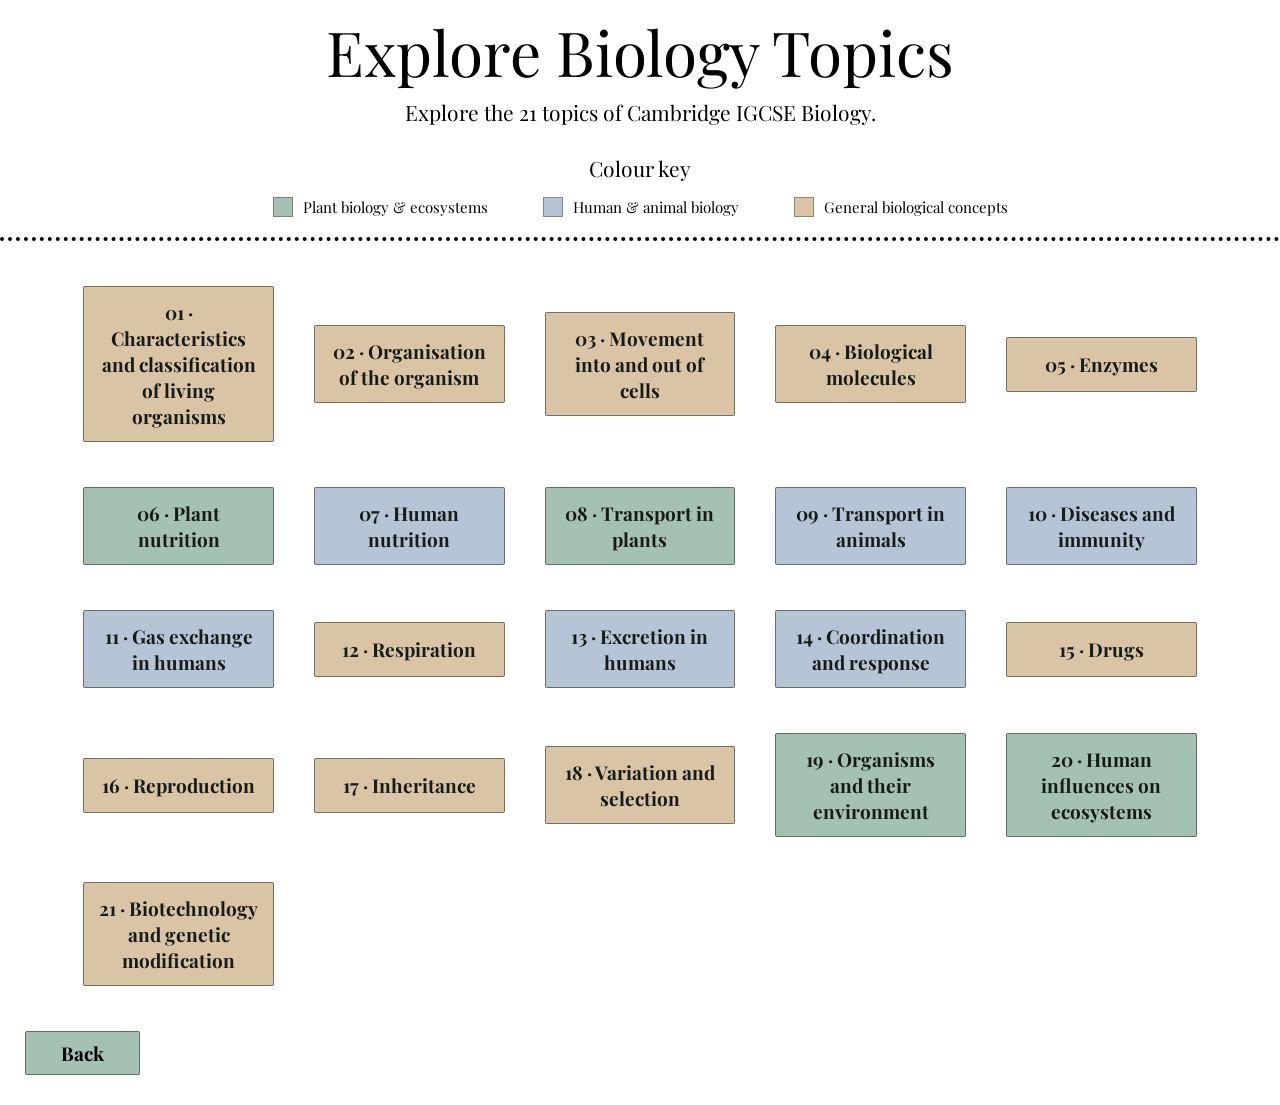
==== 02.html @ 1655ae55 "Rename topics.html to 02.html" ====
<!DOCTYPE html>
<html lang="en">

<head>

    <meta charset="UTF-8">
    <meta name="viewport" content="width=device-width, initial-scale=1.0">

    <title>Explore Biology Topics | Animantium</title>

    <!-- Playfair Display -->
    <link rel="preconnect" href="https://fonts.googleapis.com">
    <link rel="preconnect" href="https://fonts.gstatic.com" crossorigin>

    <link href="https://fonts.googleapis.com/css2?family=Playfair+Display:wght@400;700&display=swap" rel="stylesheet">

    <!-- CSS -->
    <link rel="stylesheet" href="style.css">

</head>

<body>

    <main class="topics-page">

        <!-- TITLE -->

        <h1 class="topics-title">Explore Biology Topics</h1>

        <p class="topics-intro">
            Explore the 21 topics of Cambridge IGCSE Biology.
        </p>


        <!-- COLOUR KEY -->

        <section class="colour-key">

            <h2>Colour key</h2>

            <div class="colour-items">

                <div class="colour-item">
                    <span class="colour-swatch plant-colour"></span>
                    <p>Plant biology & ecosystems</p>
                </div>

                <div class="colour-item">
                    <span class="colour-swatch animal-colour"></span>
                    <p>Human & animal biology</p>
                </div>

                <div class="colour-item">
                    <span class="colour-swatch general-colour"></span>
                    <p>General biological concepts</p>
                </div>

            </div>

        </section>


        <!-- DECORATIVE LINE -->

        <div class="topics-line"></div>


        <!-- TOPIC BUTTONS -->

        <section class="topics-grid">

            <a href="01.html" class="topic-button general">
                01 · Characteristics and classification of living organisms
            </a>

            <a href="02.html" class="topic-button general">
                02 · Organisation of the organism
            </a>

            <a href="03.html" class="topic-button general">
                03 · Movement into and out of cells
            </a>

            <a href="04.html" class="topic-button general">
                04 · Biological molecules
            </a>

            <a href="05.html" class="topic-button general">
                05 · Enzymes
            </a>

            <a href="06.html" class="topic-button plant">
                06 · Plant nutrition
            </a>

            <a href="07.html" class="topic-button animal">
                07 · Human nutrition
            </a>

            <a href="08.html" class="topic-button plant">
                08 · Transport in plants
            </a>

            <a href="09.html" class="topic-button animal">
                09 · Transport in animals
            </a>

            <a href="10.html" class="topic-button animal">
                10 · Diseases and immunity
            </a>

            <a href="11.html" class="topic-button animal">
                11 · Gas exchange in humans
            </a>

            <a href="12.html" class="topic-button general">
                12 · Respiration
            </a>

            <a href="13.html" class="topic-button animal">
                13 · Excretion in humans
            </a>

            <a href="14.html" class="topic-button animal">
                14 · Coordination and response
            </a>

            <a href="15.html" class="topic-button general">
                15 · Drugs
            </a>

            <a href="16.html" class="topic-button general">
                16 · Reproduction
            </a>

            <a href="17.html" class="topic-button general">
                17 · Inheritance
            </a>

            <a href="18.html" class="topic-button general">
                18 · Variation and selection
            </a>

            <a href="19.html" class="topic-button plant">
                19 · Organisms and their environment
            </a>

            <a href="20.html" class="topic-button plant">
                20 · Human influences on ecosystems
            </a>

            <a href="21.html" class="topic-button general">
                21 · Biotechnology and genetic modification
            </a>

        </section>


        <!-- BACK BUTTON -->

        <a href="about.html" class="back-button">
            Back
        </a>

    </main>

</body>

</html>
---- style.css ----
/* GENERAL */

* {
    margin: 0;
    padding: 0;
    box-sizing: border-box;
}

body {
    font-family: 'Playfair Display', serif;
}


/* MAIN PAGE */

.homepage {
    display: flex;
    width: 100%;
    min-height: 100vh;
}


/* LEFT SECTION */

.introduction {
    width: 37.3%;
    background-color: white;

    display: flex;
    flex-direction: column;
    align-items: center;

    padding: 32px 35px;
}


/* DECORATIVE LINES */

.top-line,
.middle-line,
.bottom-line {
    width: 100%;
    border-top: 4px dotted black;
}


/* TITLE */

h1 {
    font-family: 'Playfair Display', serif;
    font-size: 62px;
    font-weight: normal;

    margin: 38px 0;
    text-align: center;
}


/* DESCRIPTION */

.introduction p {
    font-size: 28px;
    line-height: 1.5;

    text-align: center;
    margin: 36px 0;
}


/* BUTTON */

.next-button {
    margin-top: 150px;

    padding: 12px 25px;

    border: 3px solid #252D70;

    color: black;
    text-decoration: none;

    font-family: 'Playfair Display', serif;
    font-size: 19px;
    font-weight: bold;
}


/* RIGHT SECTION */

.illustration {
    width: 62.7%;
    min-height: 100vh;
}

.illustration img {
    width: 100%;
    height: 100vh;

    object-fit: cover;
    display: block;
}

/* ABOUT PAGE */

.about-page {
    width: 100%;
    padding: 0 0 35px;
    background-color: white;
}


/* PAGE TITLE */

.about-title {
    font-family: 'Playfair Display', serif;
    font-size: 62px;
    font-weight: normal;
    text-align: center;

    padding: 10px 20px 25px;
}


/* DOTTED LINES */

.about-line {
    width: 100%;
    border-top: 4px dotted black;
}


/* TEXT COLUMNS */

.about-columns {
    display: flex;
    justify-content: space-between;
    gap: 45px;

    padding: 20px 35px 25px;
}

.about-section {
    width: 50%;
    text-align: center;
}

.about-section h2 {
    font-family: 'Playfair Display', serif;
    font-size: 40px;
    font-weight: normal;

    margin-bottom: 35px;
}

.about-section p {
    font-family: 'Playfair Display', serif;
    font-size: 27px;
    line-height: 1.45;
}


/* PHOTO GALLERY */

.photo-gallery {
    display: grid;
    grid-template-columns: repeat(4, 1fr);
    gap: 45px;

    padding: 38px 22px 15px;
}

.photo-gallery figure {
    margin: 0;
    text-align: center;
}

.photo-gallery img {
    width: 100%;
    height: 205px;

    object-fit: cover;
    display: block;
}

.photo-gallery figcaption {
    font-family: 'Playfair Display', serif;
    font-size: 17px;

    margin-top: 12px;
}
/* HOME BUTTON */

.home-button {
    display: block;
    width: fit-content;
    margin: 0 auto 25px;
    padding: 10px 25px;

    font-family: 'Playfair Display', serif;
    font-size: 18px;

    color: black;
    text-decoration: none;

    border: 1px solid black;
    transition: background-color 0.3s;
}

.home-button:hover {
    background-color: black;
    color: white;
}

/* TOPICS PAGE */

.topics-page {
    width: 100%;
    background-color: white;
    padding-bottom: 30px;
}

/* TITLE */

.topics-title {
    font-family: 'Playfair Display', serif;
    font-size: 62px;
    font-weight: normal;
    text-align: center;
    margin: 0;
    padding: 10px 0 20px;
}

/* DOTTED LINE */

.topics-line {
    width: 100%;
    border-top: 4px dotted black;
}

/* TOPIC BUTTONS */

.topics-grid {
    display: grid;
    grid-template-columns: repeat(5, 1fr);
    gap: 45px 40px;
    padding: 45px 6.5%;
    align-items: center;
}

.topic-button {
    display: flex;
    justify-content: center;
    align-items: center;

    min-height: 55px;
    padding: 10px;

    background-color: #a5c1b1;
    border: 3px solid black;

    font-family: 'Playfair Display', serif;
    font-size: 19px;
    font-weight: bold;
    text-align: center;
    text-decoration: none;
    color: black;

    transition: background-color 0.2s;
}

.topic-button:hover {
    background-color: #8eae9c;
}

/* BACK BUTTON */

.back-button {
    display: inline-block;
    margin-left: 25px;
    padding: 8px 35px;

    background-color: #a5c1b1;
    border: 3px solid black;

    font-family: 'Playfair Display', serif;
    font-size: 19px;
    font-weight: bold;
    text-decoration: none;
    color: black;
}

.back-button:hover {
    background-color: #8eae9c;
}
.next-button {
    display: block;
    width: fit-content;
    margin: 20px auto;
    padding: 10px 25px;

    font-family: 'Playfair Display', serif;
    font-size: 18px;

    color: black;
    text-decoration: none;
    border: 1px solid black;
}

.next-button:hover {
    background-color: black;
    color: white;
}

/* =================================
   TOPICS PAGE
================================= */

.topics-page {
    width: 100%;
    background-color: white;
    padding-bottom: 30px;
}


/* TITLE */

.topics-title {
    font-family: 'Playfair Display', serif;
    font-size: 62px;
    font-weight: normal;
    text-align: center;

    margin: 0;
    padding: 10px 0 5px;
}


/* INTRODUCTION */

.topics-intro {
    font-family: 'Playfair Display', serif;
    font-size: 21px;
    text-align: center;

    margin: 0 0 18px;
}


/* =================================
   COLOUR KEY
================================= */

.colour-key {
    display: flex;
    flex-direction: column;
    align-items: center;

    padding: 10px 20px 20px;
}

.colour-key h2 {
    font-family: 'Playfair Display', serif;
    font-size: 21px;
    font-weight: normal;

    margin: 0 0 15px;
}

.colour-items {
    display: flex;
    justify-content: center;
    align-items: center;

    gap: 55px;
    flex-wrap: wrap;
}

.colour-item {
    display: flex;
    align-items: center;

    gap: 10px;
}

.colour-item p {
    font-family: 'Playfair Display', serif;
    font-size: 15px;

    margin: 0;
}


/* COLOUR SQUARES */

.colour-swatch {
    width: 20px;
    height: 20px;

    display: inline-block;

    border: 1px solid rgba(35, 45, 38, 0.4);
}

.plant-colour {
    background-color: #A5C1B1;
}

.animal-colour {
    background-color: #B6C5D6;
}

.general-colour {
    background-color: #D9C5A5;
}


/* =================================
   DECORATIVE LINE
================================= */

.topics-line {
    width: 100%;
    border-top: 4px dotted black;
}


/* =================================
   TOPIC GRID
================================= */

.topics-grid {
    display: grid;

    grid-template-columns: repeat(5, 1fr);

    gap: 45px 40px;

    padding: 45px 6.5%;

    align-items: center;
}


/* =================================
   TOPIC BUTTONS
================================= */

.topic-button {
    display: flex;
    justify-content: center;
    align-items: center;

    min-height: 55px;
    padding: 12px;

    border: 1px solid rgba(35, 45, 38, 0.55);
    border-radius: 2px;

    font-family: 'Playfair Display', serif;
    font-size: 19px;
    font-weight: 700;

    text-align: center;
    text-decoration: none;

    color: #171b18;

    transition:
        background-color 0.3s ease,
        color 0.3s ease,
        transform 0.3s ease,
        box-shadow 0.3s ease;
}


/* GENERAL TOPICS */

.topic-button.general {
    background-color: #D9C5A5;
}


/* PLANT AND ECOSYSTEM TOPICS */

.topic-button.plant {
    background-color: #A5C1B1;
}


/* HUMAN AND ANIMAL TOPICS */

.topic-button.animal {
    background-color: #B6C5D6;
}


/* HOVER EFFECT */

.topic-button:hover {
    background-color: #354D40;
    color: white;

    transform: translateY(-3px);

    box-shadow: 0 5px 12px rgba(0, 0, 0, 0.12);
}


/* KEYBOARD ACCESSIBILITY */

.topic-button:focus-visible {
    outline: 2px solid #354D40;
    outline-offset: 4px;
}


/* =================================
   BACK BUTTON
================================= */

.back-button {
    display: inline-block;

    margin-left: 25px;
    padding: 8px 35px;

    background-color: #A5C1B1;

    border: 1px solid rgba(35, 45, 38, 0.55);
    border-radius: 2px;

    font-family: 'Playfair Display', serif;
    font-size: 19px;
    font-weight: 700;

    text-decoration: none;
    color: black;

    transition:
        background-color 0.3s ease,
        color 0.3s ease;
}

.back-button:hover {
    background-color: #354D40;
    color: white;
}

.about-animantium {
    width: 100%;
    max-width: 650px;
    margin: 45px auto 0;
    text-align: center;
    box-sizing: border-box;
}

.about-animantium h2 {
    font-family: 'Playfair Display', serif;
    font-size: 24px;
    font-weight: normal;
    margin-bottom: 15px;
    color: #355B4C;
}

.about-animantium p {
    font-family: 'Playfair Display', serif;
    font-size: 15px;
    line-height: 1.8;
    color: #444;
}

/* =========================================
   TOPIC 2 - GENERAL DESIGN
========================================= */

.topic2-page {
    width: 100%;
    background-color: #ffffff;
    color: #252d28;
    padding: 0 0 40px;
    font-family: 'Playfair Display', serif;
}

.topic2-page * {
    box-sizing: border-box;
}

.topic2-header {
    padding: 15px 4% 0;
    text-align: center;
}

.topic2-header h1 {
    font-size: 38px;
    font-weight: normal;
    margin: 10px 0 18px;
}

.topic2-divider {
    width: 100%;
    border-top: 3px dotted #355B4C;
}

.topic2-navigation {
    display: flex;
    justify-content: space-between;
    padding: 12px 0;
}

.topic2-navigation a {
    color: #355B4C;
    text-decoration: none;
    font-size: 15px;
}

.topic2-navigation a:hover {
    text-decoration: underline;
}


/* =========================================
   SECTIONS AND HEADINGS
========================================= */

.topic2-section {
    padding: 28px 5%;
}

.topic2-heading {
    display: table;
    max-width: 100%;
    padding: 9px 24px;
    margin: 10px 0 22px;

    background-color: #A8C5B2;
    color: #243B30;

    border-radius: 30px;

    font-size: 23px;
    font-weight: normal;
}

.topic2-subheading {
    color: #355B4C;
    font-size: 22px;
    font-weight: normal;
    margin: 30px 0 14px;
}

.topic2-intro,
.topic2-description {
    font-size: 16px;
    line-height: 1.8;
    margin: 12px 0 18px;
}

.topic2-list {
    padding-left: 25px;
    margin: 12px 0 22px;
    font-size: 15px;
    line-height: 1.8;
}

.topic2-list li {
    padding-left: 4px;
    margin-bottom: 7px;
}

.topic2-note {
    background-color: #E8F0EA;
    border-left: 4px solid #355B4C;
    border-radius: 5px;

    padding: 14px 18px;
    margin: 22px 0;

    font-size: 14px;
    line-height: 1.7;
}


/* =========================================
   TABLES
========================================= */

.topic2-table-wrapper {
    width: 100%;
    overflow-x: auto;
    margin: 22px 0 30px;
}

.topic2-table {
    width: 100%;
    border-collapse: collapse;
    table-layout: fixed;

    font-family: 'Playfair Display', serif;
    font-size: 14px;
    line-height: 1.6;
}

.topic2-table th,
.topic2-table td {
    border: 1px solid #AAB7AD;
    padding: 14px 16px;
    text-align: left;
    vertical-align: middle;
}

.topic2-table thead th {
    background-color: #E8F0EA;
    color: #284536;
    font-weight: bold;
    text-align: center;
}

.topic2-table tbody th {
    background-color: #F3F6F2;
    font-weight: bold;
}

.comparison-table th:first-child {
    width: 19%;
}

.comparison-table th:nth-child(2),
.comparison-table th:nth-child(3) {
    width: 40.5%;
}

.bacterial-table th {
    width: 25%;
}

.bacterial-table td {
    width: 75%;
}

.specialised-table th {
    width: 25%;
}

.specialised-table td {
    width: 75%;
}

.specialised-table ul {
    padding-left: 22px;
    margin-top: 10px;
}

.organisation-table th:first-child {
    width: 19%;
}

.organisation-table th:nth-child(2) {
    width: 56%;
}

.organisation-table th:nth-child(3) {
    width: 25%;
}


/* =========================================
   SECONDARY HEADINGS
========================================= */

.secondary-heading {
    margin-top: 48px;
    background-color: #A8C5B2;
}


/* =========================================
   CELL IMAGES
========================================= */

.topic2-image-grid {
    display: grid;
    grid-template-columns: repeat(3, minmax(0, 1fr));
    gap: 28px;
    margin: 28px 0 45px;
}

.topic2-figure {
    margin: 0;
    text-align: center;
}

.topic2-figure img {
    display: block;
    width: 100%;
    height: 260px;
    object-fit: contain;

    background-color: #F7F8F5;
    border: 1px solid #E0E7E0;
    border-radius: 5px;
}

.topic2-figure figcaption {
    font-size: 16px;
    color: #355B4C;
    margin-top: 12px;
}

.diagram-grid .topic2-figure img {
    height: 300px;
    padding: 12px;
    background-color: #ffffff;
}


/* =========================================
   CELL DIVISION
========================================= */

.topic2-subsection {
    display: grid;
    grid-template-columns: 1fr 0.8fr;
    align-items: center;
    gap: 45px;

    margin: 25px 0 40px;
}

.topic2-text-block .topic2-subheading {
    margin-top: 0;
}

.division-figure {
    max-width: 420px;
    width: 100%;
    margin: 0 auto;
}

.division-figure img {
    height: 260px;
    object-fit: contain;
}


/* =========================================
   SIZE OF SPECIMENS - 2.2
========================================= */

.size-section {
    margin-top: 25px;
    background-color: #FAFBF9;
    border-top: 3px dotted #355B4C;
}

.size-section .topic2-heading {
    background-color: #A8C5B2;
}

.size-content {
    display: grid;
    grid-template-columns: repeat(2, minmax(0, 1fr));
    gap: 35px;
    align-items: start;
}

.size-block {
    padding: 22px;
    background-color: #ffffff;
    border: 1px solid #E0E7E0;
    border-radius: 8px;

    font-size: 15px;
    line-height: 1.8;
}

.size-block > p {
    margin: 14px 0;
}

.size-block .topic2-subheading {
    margin-top: 0;
}

.formula-card {
    display: flex;
    flex-direction: column;
    align-items: center;
    gap: 12px;

    background-color: #E8F0EA;
    border-radius: 8px;

    padding: 22px;
    margin: 20px 0;

    text-align: center;
}

.formula-label {
    font-size: 14px;
    color: #355B4C;
}

.formula-card strong {
    font-size: 19px;
    color: #284536;
}

.formula-list {
    background-color: #F3E6D5;
}

.formula-list span {
    font-size: 18px;
    color: #49382C;
}

.example-card {
    background-color: #F3F6F2;
    border-left: 4px solid #A8C5B2;
    border-radius: 5px;

    padding: 18px;
    margin: 20px 0;
}

.example-card strong {
    color: #355B4C;
}

.example-card p {
    margin: 10px 0;
}

.calculation {
    text-align: center;
    font-size: 19px;
    font-weight: bold;
    color: #355B4C;
    margin: 15px 0;
}

.topic2-reminder {
    background-color: #F8EFC1;
    border-radius: 8px;
    padding: 18px;
    margin-top: 20px;
    text-align: center;
    font-size: 14px;
    line-height: 1.7;
}

.unit-card {
    display: flex;
    flex-direction: column;
    align-items: center;
    gap: 12px;

    background-color: #E8F0EA;
    padding: 20px;
    border-radius: 8px;
    margin: 20px 0;
}

.unit-card span {
    font-size: 21px;
    color: #355B4C;
}


/* =========================================
   FOOTER
========================================= */

.topic2-footer {
    padding: 20px 5%;
    text-align: center;
}

.topic2-home-button {
    display: inline-block;
    margin: 20px 10px 0;
    padding: 10px 24px;

    border: 1px solid #355B4C;
    border-radius: 3px;

    color: #355B4C;
    text-decoration: none;
    font-size: 16px;

    transition: background-color 0.2s, color 0.2s;
}

.topic2-home-button:hover {
    background-color: #355B4C;
    color: white;
}


/* =========================================
   RESPONSIVE LAYOUT
========================================= */

@media (max-width: 800px) {

    .topic2-header h1 {
        font-size: 30px;
    }

    .topic2-section {
        padding: 22px 4%;
    }

    .topic2-image-grid {
        gap: 15px;
    }

    .topic2-figure img {
        height: 200px;
    }

    .size-content {
        grid-template-columns: 1fr;
    }

    .topic2-subsection {
        grid-template-columns: 1fr;
        gap: 20px;
    }

}

@media (max-width: 550px) {

    .topic2-image-grid {
        grid-template-columns: 1fr;
    }

    .topic2-figure img,
    .diagram-grid .topic2-figure img {
        height: 260px;
    }

    .topic2-heading {
        font-size: 20px;
    }

    .topic2-table {
        min-width: 650px;
    }

    .topic2-navigation {
        font-size: 13px;
    }

}
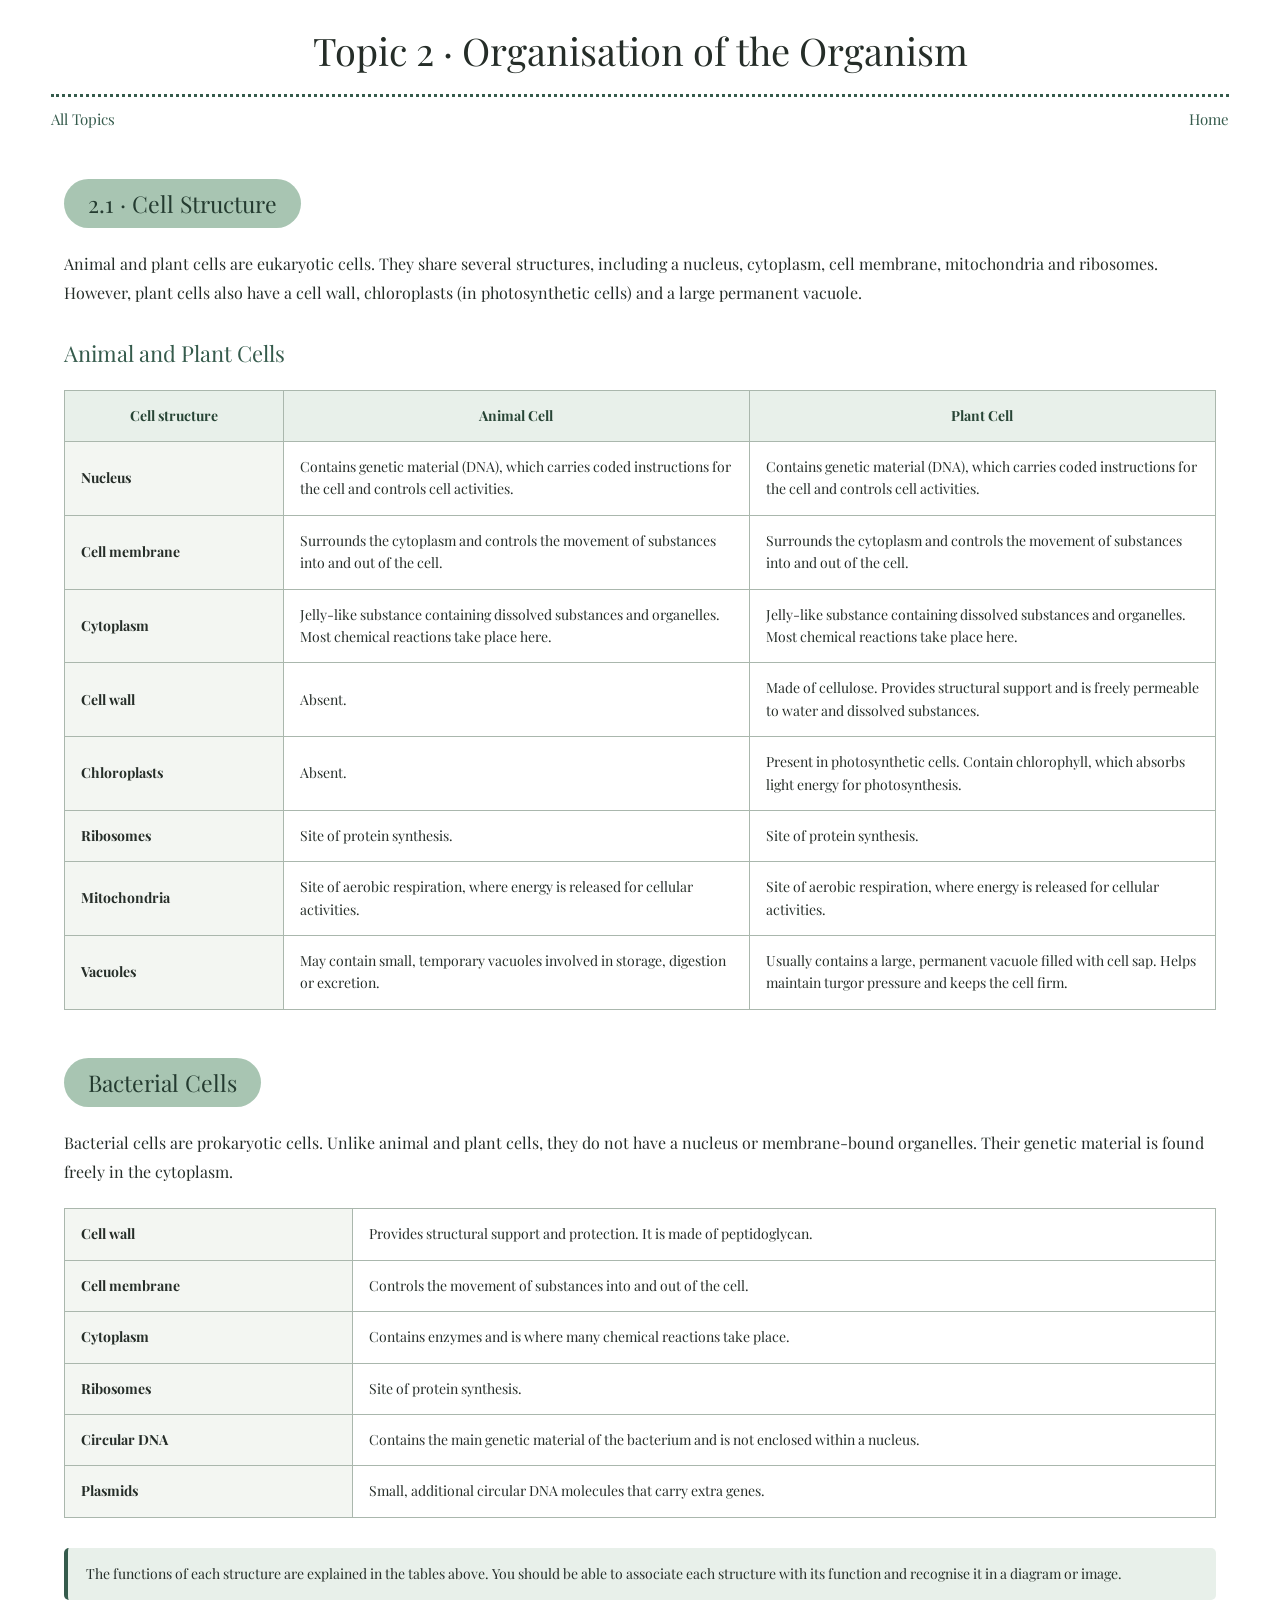
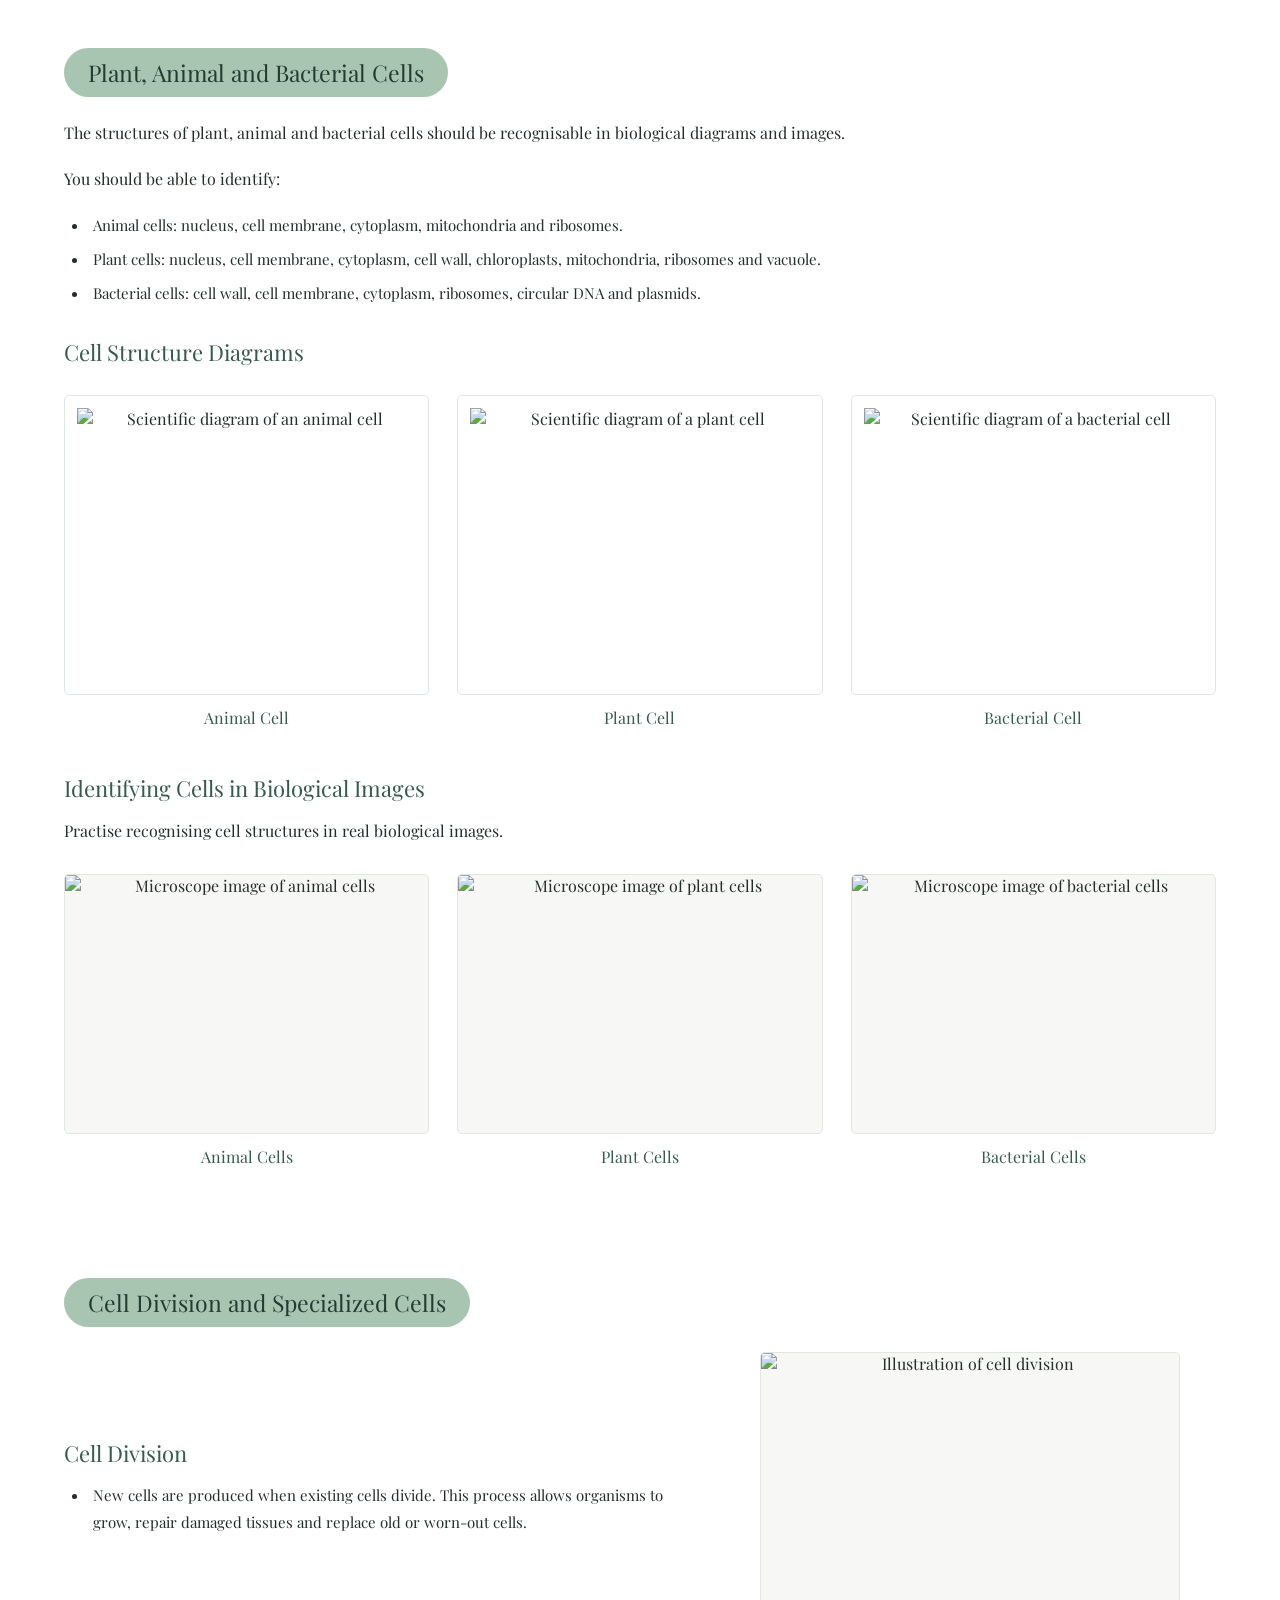
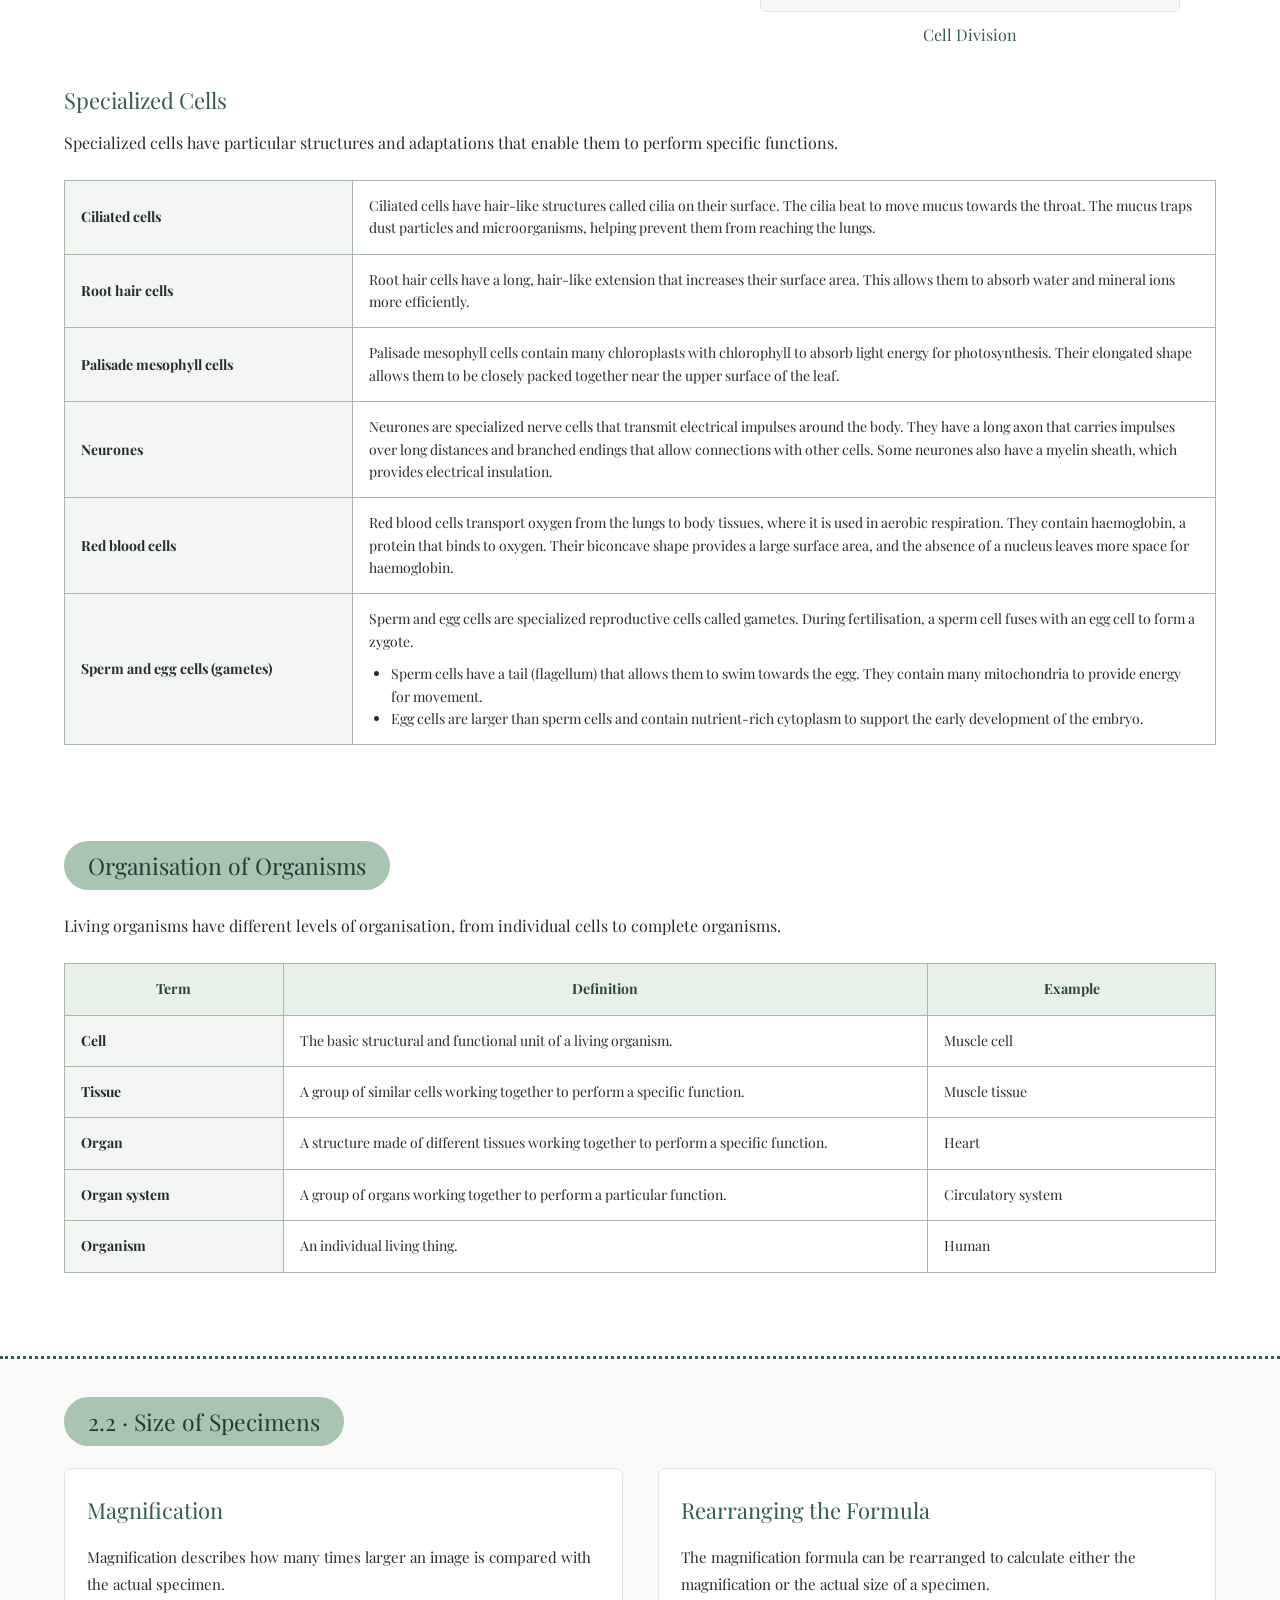
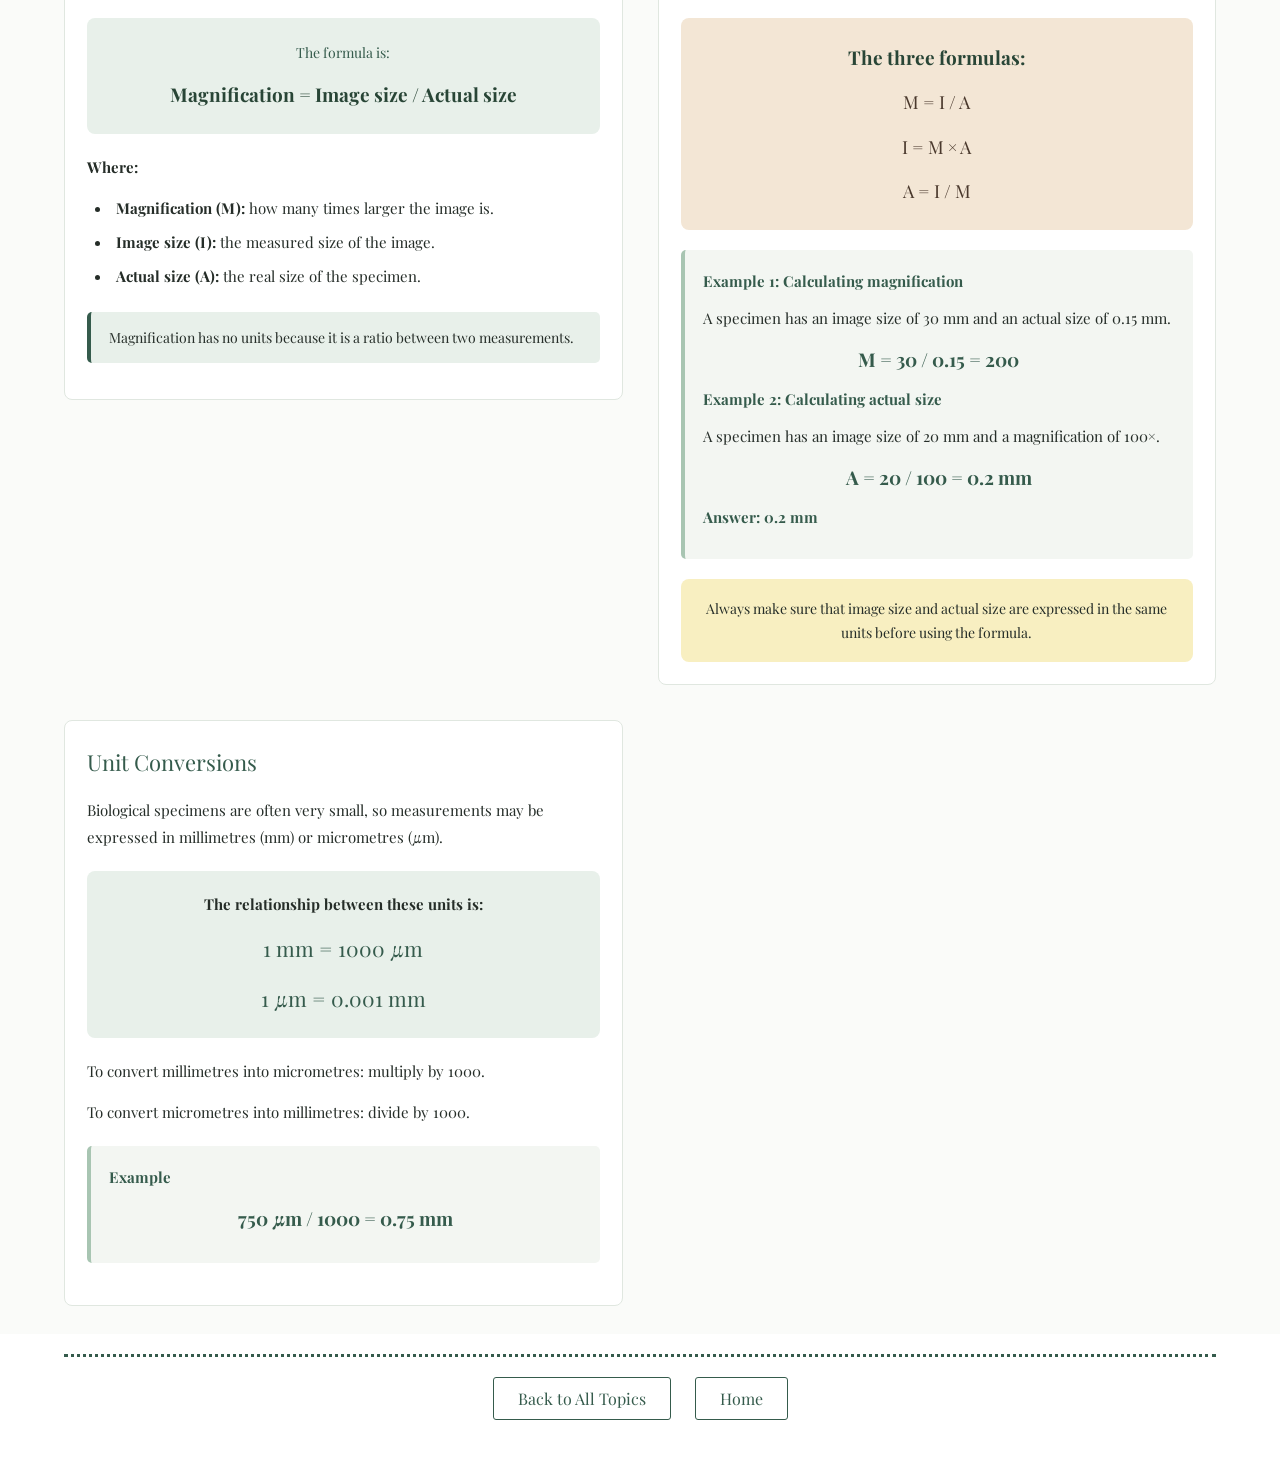
==== commit 9df31323: "Rename topic2.html to 02.html" ====
--- a/02.html
+++ b/02.html
@@ -3,169 +3,731 @@
 <html lang="en">
 
 <head>
-
     <meta charset="UTF-8">
     <meta name="viewport" content="width=device-width, initial-scale=1.0">
 
-    <title>Explore Biology Topics | Animantium</title>
-
-    <!-- Playfair Display -->
+    <title>Topic 2: Organisation of the Organism | Animantium</title>
+
+    <meta name="description" content="Study Cambridge IGCSE Biology Topic 2: Organisation of the organism, including cell structure, specialised cells, magnification and size of specimens.">
+
     <link rel="preconnect" href="https://fonts.googleapis.com">
     <link rel="preconnect" href="https://fonts.gstatic.com" crossorigin>
-
     <link href="https://fonts.googleapis.com/css2?family=Playfair+Display:wght@400;700&display=swap" rel="stylesheet">
 
-    <!-- CSS -->
     <link rel="stylesheet" href="style.css">
-
 </head>
 
 <body>
 
-    <main class="topics-page">
-
-        <!-- TITLE -->
-
-        <h1 class="topics-title">Explore Biology Topics</h1>
-
-        <p class="topics-intro">
-            Explore the 21 topics of Cambridge IGCSE Biology.
+<main class="topic2-page">
+
+    <!-- PAGE HEADER -->
+
+    <header class="topic2-header">
+        <h1>Topic 2 · Organisation of the Organism</h1>
+
+        <div class="topic2-divider"></div>
+
+        <nav class="topic2-navigation">
+            <a href="topics.html">All Topics</a>
+            <a href="index.html">Home</a>
+        </nav>
+    </header>
+
+
+    <!-- 2.1 CELL STRUCTURE -->
+
+    <section class="topic2-section">
+
+        <h2 class="topic2-heading">2.1 · Cell Structure</h2>
+
+        <p class="topic2-intro">
+            Animal and plant cells are eukaryotic cells. They share several
+            structures, including a nucleus, cytoplasm, cell membrane,
+            mitochondria and ribosomes. However, plant cells also have a
+            cell wall, chloroplasts (in photosynthetic cells) and a large
+            permanent vacuole.
         </p>
 
 
-        <!-- COLOUR KEY -->
-
-        <section class="colour-key">
-
-            <h2>Colour key</h2>
-
-            <div class="colour-items">
-
-                <div class="colour-item">
-                    <span class="colour-swatch plant-colour"></span>
-                    <p>Plant biology & ecosystems</p>
+        <!-- ANIMAL AND PLANT CELL TABLE -->
+
+        <h3 class="topic2-subheading">Animal and Plant Cells</h3>
+
+        <div class="topic2-table-wrapper">
+
+            <table class="topic2-table comparison-table">
+
+                <thead>
+                    <tr>
+                        <th>Cell structure</th>
+                        <th>Animal Cell</th>
+                        <th>Plant Cell</th>
+                    </tr>
+                </thead>
+
+                <tbody>
+                    <tr>
+                        <th>Nucleus</th>
+                        <td>
+                            Contains genetic material (DNA), which carries
+                            coded instructions for the cell and controls
+                            cell activities.
+                        </td>
+                        <td>
+                            Contains genetic material (DNA), which carries
+                            coded instructions for the cell and controls
+                            cell activities.
+                        </td>
+                    </tr>
+
+                    <tr>
+                        <th>Cell membrane</th>
+                        <td>
+                            Surrounds the cytoplasm and controls the
+                            movement of substances into and out of the cell.
+                        </td>
+                        <td>
+                            Surrounds the cytoplasm and controls the
+                            movement of substances into and out of the cell.
+                        </td>
+                    </tr>
+
+                    <tr>
+                        <th>Cytoplasm</th>
+                        <td>
+                            Jelly-like substance containing dissolved
+                            substances and organelles. Most chemical
+                            reactions take place here.
+                        </td>
+                        <td>
+                            Jelly-like substance containing dissolved
+                            substances and organelles. Most chemical
+                            reactions take place here.
+                        </td>
+                    </tr>
+
+                    <tr>
+                        <th>Cell wall</th>
+                        <td>Absent.</td>
+                        <td>
+                            Made of cellulose. Provides structural support
+                            and is freely permeable to water and dissolved
+                            substances.
+                        </td>
+                    </tr>
+
+                    <tr>
+                        <th>Chloroplasts</th>
+                        <td>Absent.</td>
+                        <td>
+                            Present in photosynthetic cells. Contain
+                            chlorophyll, which absorbs light energy for
+                            photosynthesis.
+                        </td>
+                    </tr>
+
+                    <tr>
+                        <th>Ribosomes</th>
+                        <td>Site of protein synthesis.</td>
+                        <td>Site of protein synthesis.</td>
+                    </tr>
+
+                    <tr>
+                        <th>Mitochondria</th>
+                        <td>
+                            Site of aerobic respiration, where energy is
+                            released for cellular activities.
+                        </td>
+                        <td>
+                            Site of aerobic respiration, where energy is
+                            released for cellular activities.
+                        </td>
+                    </tr>
+
+                    <tr>
+                        <th>Vacuoles</th>
+                        <td>
+                            May contain small, temporary vacuoles involved
+                            in storage, digestion or excretion.
+                        </td>
+                        <td>
+                            Usually contains a large, permanent vacuole
+                            filled with cell sap. Helps maintain turgor
+                            pressure and keeps the cell firm.
+                        </td>
+                    </tr>
+                </tbody>
+
+            </table>
+
+        </div>
+
+
+        <!-- BACTERIAL CELLS -->
+
+        <h3 class="topic2-heading secondary-heading">Bacterial Cells</h3>
+
+        <p class="topic2-intro">
+            Bacterial cells are prokaryotic cells. Unlike animal and plant
+            cells, they do not have a nucleus or membrane-bound organelles.
+            Their genetic material is found freely in the cytoplasm.
+        </p>
+
+        <div class="topic2-table-wrapper">
+
+            <table class="topic2-table bacterial-table">
+
+                <tbody>
+                    <tr>
+                        <th>Cell wall</th>
+                        <td>
+                            Provides structural support and protection.
+                            It is made of peptidoglycan.
+                        </td>
+                    </tr>
+
+                    <tr>
+                        <th>Cell membrane</th>
+                        <td>
+                            Controls the movement of substances into and
+                            out of the cell.
+                        </td>
+                    </tr>
+
+                    <tr>
+                        <th>Cytoplasm</th>
+                        <td>
+                            Contains enzymes and is where many chemical
+                            reactions take place.
+                        </td>
+                    </tr>
+
+                    <tr>
+                        <th>Ribosomes</th>
+                        <td>Site of protein synthesis.</td>
+                    </tr>
+
+                    <tr>
+                        <th>Circular DNA</th>
+                        <td>
+                            Contains the main genetic material of the
+                            bacterium and is not enclosed within a nucleus.
+                        </td>
+                    </tr>
+
+                    <tr>
+                        <th>Plasmids</th>
+                        <td>
+                            Small, additional circular DNA molecules
+                            that carry extra genes.
+                        </td>
+                    </tr>
+                </tbody>
+
+            </table>
+
+        </div>
+
+        <p class="topic2-note">
+            The functions of each structure are explained in the tables
+            above. You should be able to associate each structure with
+            its function and recognise it in a diagram or image.
+        </p>
+
+
+        <!-- CELL DIAGRAMS -->
+
+        <h3 class="topic2-heading secondary-heading">
+            Plant, Animal and Bacterial Cells
+        </h3>
+
+        <p class="topic2-description">
+            The structures of plant, animal and bacterial cells should be
+            recognisable in biological diagrams and images.
+        </p>
+
+        <p class="topic2-description">
+            You should be able to identify:
+        </p>
+
+        <ul class="topic2-list">
+            <li>
+                Animal cells: nucleus, cell membrane, cytoplasm,
+                mitochondria and ribosomes.
+            </li>
+
+            <li>
+                Plant cells: nucleus, cell membrane, cytoplasm, cell wall,
+                chloroplasts, mitochondria, ribosomes and vacuole.
+            </li>
+
+            <li>
+                Bacterial cells: cell wall, cell membrane, cytoplasm,
+                ribosomes, circular DNA and plasmids.
+            </li>
+        </ul>
+
+
+        <!-- DRAWN CELL DIAGRAMS -->
+
+        <h3 class="topic2-subheading">Cell Structure Diagrams</h3>
+
+        <div class="topic2-image-grid diagram-grid">
+
+            <figure class="topic2-figure">
+                <img
+                    src="animal-cell-diagram.png"
+                    alt="Scientific diagram of an animal cell"
+                >
+                <figcaption>Animal Cell</figcaption>
+            </figure>
+
+            <figure class="topic2-figure">
+                <img
+                    src="plant-cell-diagram.png"
+                    alt="Scientific diagram of a plant cell"
+                >
+                <figcaption>Plant Cell</figcaption>
+            </figure>
+
+            <figure class="topic2-figure">
+                <img
+                    src="bacterial-cell-diagram.png"
+                    alt="Scientific diagram of a bacterial cell"
+                >
+                <figcaption>Bacterial Cell</figcaption>
+            </figure>
+
+        </div>
+
+
+        <!-- REAL BIOLOGICAL IMAGES -->
+
+        <h3 class="topic2-subheading">Identifying Cells in Biological Images</h3>
+
+        <p class="topic2-description">
+            Practise recognising cell structures in real biological images.
+        </p>
+
+        <div class="topic2-image-grid">
+
+            <figure class="topic2-figure">
+                <img
+                    src="animal-cell-image.jpg"
+                    alt="Microscope image of animal cells"
+                >
+                <figcaption>Animal Cells</figcaption>
+            </figure>
+
+            <figure class="topic2-figure">
+                <img
+                    src="plant-cell-image.jpg"
+                    alt="Microscope image of plant cells"
+                >
+                <figcaption>Plant Cells</figcaption>
+            </figure>
+
+            <figure class="topic2-figure">
+                <img
+                    src="bacterial-cell-image.jpg"
+                    alt="Microscope image of bacterial cells"
+                >
+                <figcaption>Bacterial Cells</figcaption>
+            </figure>
+
+        </div>
+
+    </section>
+
+
+    <!-- CELL DIVISION AND SPECIALISED CELLS -->
+
+    <section class="topic2-section">
+
+        <h2 class="topic2-heading">
+            Cell Division and Specialized Cells
+        </h2>
+
+
+        <!-- CELL DIVISION -->
+
+        <div class="topic2-subsection">
+
+            <div class="topic2-text-block">
+
+                <h3 class="topic2-subheading">Cell Division</h3>
+
+                <ul class="topic2-list">
+                    <li>
+                        New cells are produced when existing cells divide.
+                        This process allows organisms to grow, repair
+                        damaged tissues and replace old or worn-out cells.
+                    </li>
+                </ul>
+
+            </div>
+
+            <figure class="topic2-figure division-figure">
+                <img
+                    src="cell-division.png"
+                    alt="Illustration of cell division"
+                >
+                <figcaption>Cell Division</figcaption>
+            </figure>
+
+        </div>
+
+
+        <!-- SPECIALISED CELLS -->
+
+        <h3 class="topic2-subheading">Specialized Cells</h3>
+
+        <p class="topic2-description">
+            Specialized cells have particular structures and adaptations
+            that enable them to perform specific functions.
+        </p>
+
+        <div class="topic2-table-wrapper">
+
+            <table class="topic2-table specialised-table">
+
+                <tbody>
+                    <tr>
+                        <th>Ciliated cells</th>
+                        <td>
+                            Ciliated cells have hair-like structures called
+                            cilia on their surface. The cilia beat to move
+                            mucus towards the throat. The mucus traps dust
+                            particles and microorganisms, helping prevent
+                            them from reaching the lungs.
+                        </td>
+                    </tr>
+
+                    <tr>
+                        <th>Root hair cells</th>
+                        <td>
+                            Root hair cells have a long, hair-like extension
+                            that increases their surface area. This allows
+                            them to absorb water and mineral ions more
+                            efficiently.
+                        </td>
+                    </tr>
+
+                    <tr>
+                        <th>Palisade mesophyll cells</th>
+                        <td>
+                            Palisade mesophyll cells contain many
+                            chloroplasts with chlorophyll to absorb light
+                            energy for photosynthesis. Their elongated
+                            shape allows them to be closely packed together
+                            near the upper surface of the leaf.
+                        </td>
+                    </tr>
+
+                    <tr>
+                        <th>Neurones</th>
+                        <td>
+                            Neurones are specialized nerve cells that
+                            transmit electrical impulses around the body.
+                            They have a long axon that carries impulses
+                            over long distances and branched endings that
+                            allow connections with other cells. Some
+                            neurones also have a myelin sheath, which
+                            provides electrical insulation.
+                        </td>
+                    </tr>
+
+                    <tr>
+                        <th>Red blood cells</th>
+                        <td>
+                            Red blood cells transport oxygen from the
+                            lungs to body tissues, where it is used in
+                            aerobic respiration. They contain haemoglobin,
+                            a protein that binds to oxygen. Their biconcave
+                            shape provides a large surface area, and the
+                            absence of a nucleus leaves more space for
+                            haemoglobin.
+                        </td>
+                    </tr>
+
+                    <tr>
+                        <th>Sperm and egg cells (gametes)</th>
+                        <td>
+                            Sperm and egg cells are specialized
+                            reproductive cells called gametes. During
+                            fertilisation, a sperm cell fuses with an
+                            egg cell to form a zygote.
+
+                            <ul>
+                                <li>
+                                    Sperm cells have a tail (flagellum)
+                                    that allows them to swim towards the
+                                    egg. They contain many mitochondria
+                                    to provide energy for movement.
+                                </li>
+
+                                <li>
+                                    Egg cells are larger than sperm cells
+                                    and contain nutrient-rich cytoplasm
+                                    to support the early development of
+                                    the embryo.
+                                </li>
+                            </ul>
+                        </td>
+                    </tr>
+                </tbody>
+
+            </table>
+
+        </div>
+
+    </section>
+
+
+    <!-- LEVELS OF ORGANISATION -->
+
+    <section class="topic2-section">
+
+        <h2 class="topic2-heading">Organisation of Organisms</h2>
+
+        <p class="topic2-description">
+            Living organisms have different levels of organisation,
+            from individual cells to complete organisms.
+        </p>
+
+        <div class="topic2-table-wrapper">
+
+            <table class="topic2-table organisation-table">
+
+                <thead>
+                    <tr>
+                        <th>Term</th>
+                        <th>Definition</th>
+                        <th>Example</th>
+                    </tr>
+                </thead>
+
+                <tbody>
+                    <tr>
+                        <th>Cell</th>
+                        <td>
+                            The basic structural and functional unit
+                            of a living organism.
+                        </td>
+                        <td>Muscle cell</td>
+                    </tr>
+
+                    <tr>
+                        <th>Tissue</th>
+                        <td>
+                            A group of similar cells working together
+                            to perform a specific function.
+                        </td>
+                        <td>Muscle tissue</td>
+                    </tr>
+
+                    <tr>
+                        <th>Organ</th>
+                        <td>
+                            A structure made of different tissues
+                            working together to perform a specific
+                            function.
+                        </td>
+                        <td>Heart</td>
+                    </tr>
+
+                    <tr>
+                        <th>Organ system</th>
+                        <td>
+                            A group of organs working together to
+                            perform a particular function.
+                        </td>
+                        <td>Circulatory system</td>
+                    </tr>
+
+                    <tr>
+                        <th>Organism</th>
+                        <td>An individual living thing.</td>
+                        <td>Human</td>
+                    </tr>
+                </tbody>
+
+            </table>
+
+        </div>
+
+    </section>
+
+
+    <!-- 2.2 SIZE OF SPECIMENS -->
+
+    <section class="topic2-section size-section">
+
+        <h2 class="topic2-heading">2.2 · Size of Specimens</h2>
+
+        <div class="size-content">
+
+            <!-- MAGNIFICATION -->
+
+            <article class="size-block">
+
+                <h3 class="topic2-subheading">Magnification</h3>
+
+                <p>
+                    Magnification describes how many times larger an
+                    image is compared with the actual specimen.
+                </p>
+
+                <div class="formula-card">
+                    <span class="formula-label">The formula is:</span>
+                    <strong>Magnification = Image size / Actual size</strong>
                 </div>
 
-                <div class="colour-item">
-                    <span class="colour-swatch animal-colour"></span>
-                    <p>Human & animal biology</p>
+                <p><strong>Where:</strong></p>
+
+                <ul class="topic2-list">
+                    <li>
+                        <strong>Magnification (M):</strong> how many
+                        times larger the image is.
+                    </li>
+
+                    <li>
+                        <strong>Image size (I):</strong> the measured
+                        size of the image.
+                    </li>
+
+                    <li>
+                        <strong>Actual size (A):</strong> the real size
+                        of the specimen.
+                    </li>
+                </ul>
+
+                <p class="topic2-note">
+                    Magnification has no units because it is a ratio
+                    between two measurements.
+                </p>
+
+            </article>
+
+
+            <!-- REARRANGING THE FORMULA -->
+
+            <article class="size-block">
+
+                <h3 class="topic2-subheading">
+                    Rearranging the Formula
+                </h3>
+
+                <p>
+                    The magnification formula can be rearranged to
+                    calculate either the magnification or the actual
+                    size of a specimen.
+                </p>
+
+                <div class="formula-card formula-list">
+                    <strong>The three formulas:</strong>
+                    <span>M = I / A</span>
+                    <span>I = M × A</span>
+                    <span>A = I / M</span>
                 </div>
 
-                <div class="colour-item">
-                    <span class="colour-swatch general-colour"></span>
-                    <p>General biological concepts</p>
+                <div class="example-card">
+                    <strong>Example 1: Calculating magnification</strong>
+
+                    <p>
+                        A specimen has an image size of 30 mm and an
+                        actual size of 0.15 mm.
+                    </p>
+
+                    <p class="calculation">
+                        M = 30 / 0.15 = 200
+                    </p>
+
+                    <strong>Example 2: Calculating actual size</strong>
+
+                    <p>
+                        A specimen has an image size of 20 mm and a
+                        magnification of 100×.
+                    </p>
+
+                    <p class="calculation">
+                        A = 20 / 100 = 0.2 mm
+                    </p>
+
+                    <p><strong>Answer: 0.2 mm</strong></p>
                 </div>
 
-            </div>
-
-        </section>
-
-
-        <!-- DECORATIVE LINE -->
-
-        <div class="topics-line"></div>
-
-
-        <!-- TOPIC BUTTONS -->
-
-        <section class="topics-grid">
-
-            <a href="01.html" class="topic-button general">
-                01 · Characteristics and classification of living organisms
-            </a>
-
-            <a href="02.html" class="topic-button general">
-                02 · Organisation of the organism
-            </a>
-
-            <a href="03.html" class="topic-button general">
-                03 · Movement into and out of cells
-            </a>
-
-            <a href="04.html" class="topic-button general">
-                04 · Biological molecules
-            </a>
-
-            <a href="05.html" class="topic-button general">
-                05 · Enzymes
-            </a>
-
-            <a href="06.html" class="topic-button plant">
-                06 · Plant nutrition
-            </a>
-
-            <a href="07.html" class="topic-button animal">
-                07 · Human nutrition
-            </a>
-
-            <a href="08.html" class="topic-button plant">
-                08 · Transport in plants
-            </a>
-
-            <a href="09.html" class="topic-button animal">
-                09 · Transport in animals
-            </a>
-
-            <a href="10.html" class="topic-button animal">
-                10 · Diseases and immunity
-            </a>
-
-            <a href="11.html" class="topic-button animal">
-                11 · Gas exchange in humans
-            </a>
-
-            <a href="12.html" class="topic-button general">
-                12 · Respiration
-            </a>
-
-            <a href="13.html" class="topic-button animal">
-                13 · Excretion in humans
-            </a>
-
-            <a href="14.html" class="topic-button animal">
-                14 · Coordination and response
-            </a>
-
-            <a href="15.html" class="topic-button general">
-                15 · Drugs
-            </a>
-
-            <a href="16.html" class="topic-button general">
-                16 · Reproduction
-            </a>
-
-            <a href="17.html" class="topic-button general">
-                17 · Inheritance
-            </a>
-
-            <a href="18.html" class="topic-button general">
-                18 · Variation and selection
-            </a>
-
-            <a href="19.html" class="topic-button plant">
-                19 · Organisms and their environment
-            </a>
-
-            <a href="20.html" class="topic-button plant">
-                20 · Human influences on ecosystems
-            </a>
-
-            <a href="21.html" class="topic-button general">
-                21 · Biotechnology and genetic modification
-            </a>
-
-        </section>
-
-
-        <!-- BACK BUTTON -->
-
-        <a href="about.html" class="back-button">
-            Back
+                <div class="topic2-reminder">
+                    Always make sure that image size and actual size
+                    are expressed in the same units before using
+                    the formula.
+                </div>
+
+            </article>
+
+
+            <!-- UNIT CONVERSIONS -->
+
+            <article class="size-block">
+
+                <h3 class="topic2-subheading">Unit Conversions</h3>
+
+                <p>
+                    Biological specimens are often very small, so
+                    measurements may be expressed in millimetres (mm)
+                    or micrometres (μm).
+                </p>
+
+                <div class="unit-card">
+                    <p><strong>The relationship between these units is:</strong></p>
+
+                    <span>1 mm = 1000 μm</span>
+                    <span>1 μm = 0.001 mm</span>
+                </div>
+
+                <p>
+                    To convert millimetres into micrometres:
+                    multiply by 1000.
+                </p>
+
+                <p>
+                    To convert micrometres into millimetres:
+                    divide by 1000.
+                </p>
+
+                <div class="example-card">
+                    <strong>Example</strong>
+
+                    <p class="calculation">
+                        750 μm / 1000 = 0.75 mm
+                    </p>
+                </div>
+
+            </article>
+
+        </div>
+
+    </section>
+
+
+    <!-- PAGE FOOTER -->
+
+    <footer class="topic2-footer">
+
+        <div class="topic2-divider"></div>
+
+        <a href="topics.html" class="topic2-home-button">
+            Back to All Topics
         </a>
 
-    </main>
+        <a href="index.html" class="topic2-home-button">
+            Home
+        </a>
+
+    </footer>
+
+</main>
 
 </body>
-
 </html>
-
